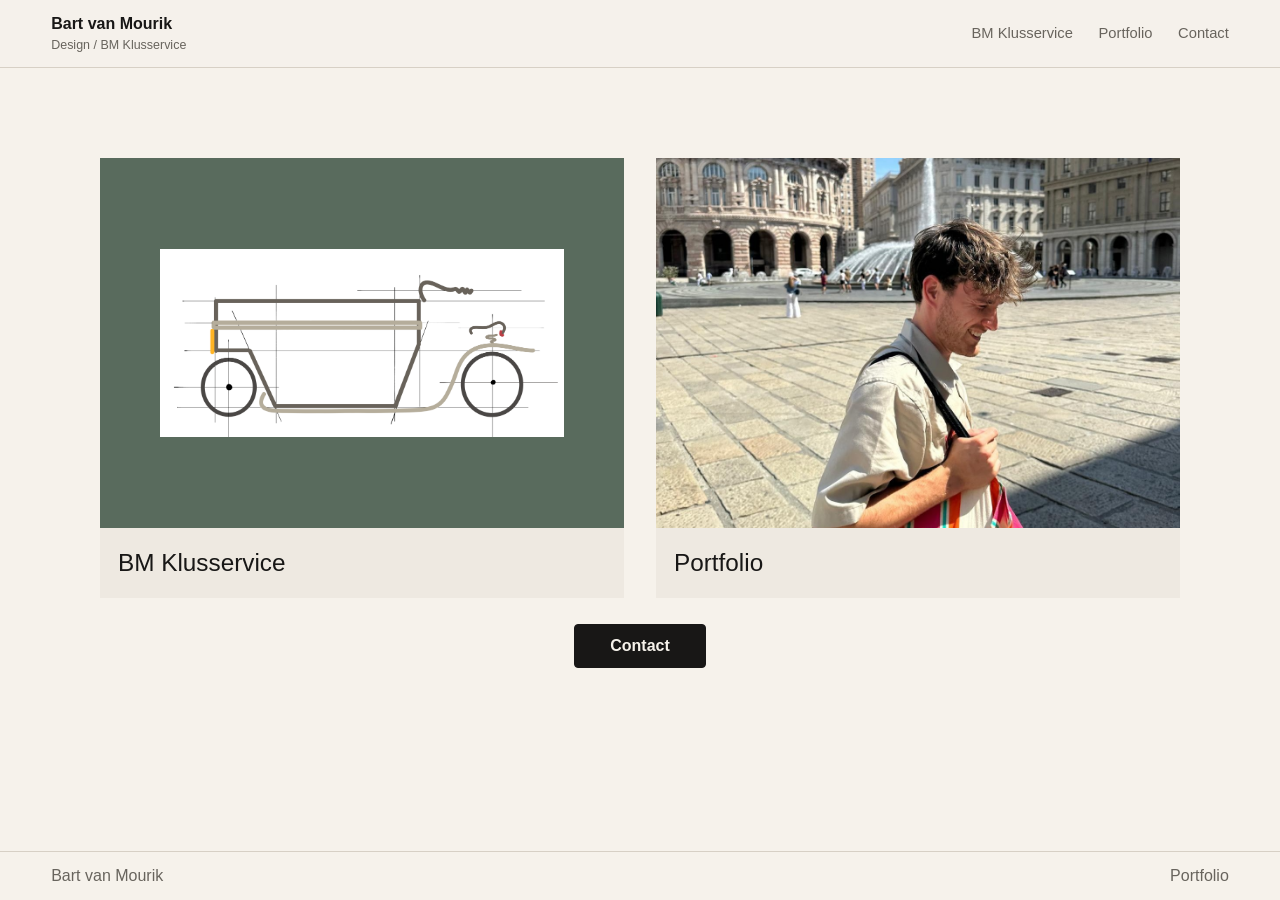
==== index.html @ d6969fe2 "Update BM Klusservice branding" ====
﻿<!doctype html>
<html lang="en">
  <head>
    <meta charset="utf-8">
    <meta name="viewport" content="width=device-width, initial-scale=1">
    <meta name="description" content="Bart van Mourik: BM Klusservice, industrial product design portfolio, and contact.">
    <title>Bart van Mourik | Main</title>
    <link rel="stylesheet" href="site.css">
  </head>
  <body>
    <header class="site-header">
      <a class="brand" href="index.html" aria-label="Bart van Mourik main page">
        <span>Bart van Mourik</span>
        <small>Design / BM Klusservice</small>
      </a>
      <nav aria-label="Primary navigation">
        <a href="bm-klussenservice.html">BM Klusservice</a>
        <a href="portfolio.html">Portfolio</a>
        <a href="contact.html">Contact</a>
      </nav>
    </header>

    <main>
      <section class="path-section main-gateway" aria-label="Choose a section">
        <div class="path-layout">
          <div class="path-grid">
            <a class="path-card bm-card" href="bm-klussenservice.html">
              <img src="assets/logos/cargo-bike-logo.png" alt="BM Klusservice bicycle logo">
              <div>
                <h2>BM Klusservice</h2>
              </div>
            </a>

            <a class="path-card portfolio-card" href="portfolio.html">
              <img src="assets/portrait/bart-van-mourik.jpeg" alt="Bart van Mourik">
              <div>
                <h2>Portfolio</h2>
              </div>
            </a>
          </div>

          <a class="contact-button" href="contact.html">Contact</a>
        </div>
      </section>
    </main>

    <footer>
      <span>Bart van Mourik</span>
      <a href="portfolio.html">Portfolio</a>
    </footer>
  </body>
</html>
---- site.css ----
:root {
  --paper: #f6f2eb;
  --ink: #181716;
  --muted: #68645d;
  --line: #d7d0c5;
  --hero: #d3d0ca;
  --frame: #eee9e1;
  --green: #6d806f;
  --red: #6f2528;
  --max: 1180px;
}

* {
  box-sizing: border-box;
}

html {
  scroll-behavior: smooth;
}

body {
  display: flex;
  min-height: 100vh;
  flex-direction: column;
  margin: 0;
  background: var(--paper);
  color: var(--ink);
  font-family: Arial, Helvetica, sans-serif;
  line-height: 1.5;
}

main {
  flex: 1;
}

img {
  display: block;
  width: 100%;
  height: auto;
}

a {
  color: inherit;
}

.site-header {
  display: flex;
  align-items: center;
  justify-content: space-between;
  gap: 24px;
  padding: 12px clamp(18px, 4vw, 56px);
  background: rgba(246, 242, 235, 0.94);
  border-bottom: 1px solid var(--line);
}

.brand {
  text-decoration: none;
}

.brand span {
  display: block;
  font-weight: 700;
}

.brand small {
  display: block;
  color: var(--muted);
  font-size: 0.78rem;
}

nav {
  display: flex;
  align-items: center;
  gap: clamp(12px, 2vw, 26px);
  color: var(--muted);
  font-size: 0.92rem;
}

nav a {
  text-decoration: none;
}

nav a:hover,
nav a:focus-visible {
  color: var(--ink);
}

.button,
.button-secondary {
  display: inline-flex;
  align-items: center;
  justify-content: center;
  min-height: 44px;
  padding: 10px 16px;
  border: 1px solid var(--ink);
  border-radius: 4px;
  text-decoration: none;
}

.button {
  background: var(--ink);
  color: var(--paper);
}

.button-secondary {
  background: transparent;
}

.home-hero {
  display: grid;
  grid-template-columns: minmax(0, 1fr) minmax(320px, 0.85fr);
  gap: clamp(28px, 6vw, 86px);
  align-items: center;
  padding: clamp(36px, 6vw, 78px) clamp(18px, 4vw, 56px);
  background: var(--hero);
}

.home-hero img {
  max-height: 680px;
  min-height: 420px;
  object-fit: cover;
}

.eyebrow {
  margin: 0 0 8px;
  color: var(--muted);
  font-size: 0.82rem;
  font-weight: 700;
  letter-spacing: 0.08em;
  text-transform: uppercase;
}

h1,
h2,
h3,
p {
  margin-top: 0;
}

h1 {
  max-width: 760px;
  margin-bottom: 18px;
  font-size: clamp(3.2rem, 7vw, 7rem);
  line-height: 0.95;
  letter-spacing: 0;
}

h2 {
  margin-bottom: 18px;
  font-size: clamp(2.1rem, 4.4vw, 4.2rem);
  line-height: 1;
  font-weight: 500;
}

.service-heading {
  max-width: 760px;
  font-size: clamp(3.1rem, 5.8vw, 5.8rem);
}

.service-heading span {
  display: block;
}

h3 {
  margin-bottom: 8px;
  font-size: 1.25rem;
}

.lead {
  max-width: 660px;
  color: #2f2d2a;
  font-size: clamp(1.08rem, 1.8vw, 1.35rem);
}

.actions {
  display: flex;
  flex-wrap: wrap;
  gap: 12px;
  margin-top: 24px;
}

.path-section,
.content-section,
.contact-section {
  padding: clamp(34px, 6vw, 76px) clamp(18px, 4vw, 56px);
}

.main-gateway {
  display: grid;
  align-items: center;
  min-height: auto;
  padding-top: clamp(58px, 10vh, 104px);
  padding-bottom: clamp(16px, 3vh, 28px);
}

.path-layout,
.path-grid,
.content-grid,
.contact-grid {
  max-width: var(--max);
  margin: 0 auto;
}

.path-layout {
  display: grid;
  gap: clamp(16px, 2.4vw, 26px);
  justify-items: center;
}

.main-gateway .path-layout {
  width: 100%;
  max-width: min(1080px, 100%);
}

.path-grid {
  display: grid;
  width: 100%;
  grid-template-columns: repeat(2, minmax(0, 1fr));
  gap: clamp(18px, 3vw, 32px);
}

.path-card {
  display: grid;
  grid-template-rows: 1fr auto;
  min-height: 0;
  color: inherit;
  text-decoration: none;
  background: var(--frame);
  overflow: hidden;
  transition: transform 180ms ease, background-color 180ms ease;
}

.path-card img {
  height: 100%;
  min-height: clamp(220px, 25vw, 340px);
  object-fit: cover;
}

.main-gateway .path-card img {
  height: clamp(230px, 43vh, 370px);
  min-height: 0;
}

.main-gateway .bm-card img {
  padding: clamp(26px, 5vw, 60px);
  background: #596b5d;
  object-fit: contain;
}

.main-gateway .portfolio-card img {
  object-position: center bottom;
}

.path-card div {
  display: flex;
  align-items: center;
  min-height: 70px;
  padding: 14px 18px;
}

.path-card h2 {
  margin: 0;
  font-size: clamp(1.45rem, 1.9vw, 2rem);
  white-space: nowrap;
}

.path-card:hover,
.path-card:focus-visible {
  background: #e7e1d8;
  transform: translateY(-3px);
}

.contact-button {
  display: inline-flex;
  align-items: center;
  justify-content: center;
  min-width: 132px;
  min-height: 42px;
  padding: 9px 18px;
  color: var(--paper);
  background: var(--ink);
  border: 1px solid var(--ink);
  border-radius: 4px;
  font-size: 1rem;
  font-weight: 700;
  text-decoration: none;
  transition: transform 180ms ease, background-color 180ms ease;
}

.contact-button:hover,
.contact-button:focus-visible {
  background: var(--red);
  transform: translateY(-2px);
}

.content-grid {
  display: grid;
  grid-template-columns: minmax(280px, 0.8fr) minmax(320px, 1fr);
  gap: clamp(28px, 5vw, 70px);
  align-items: start;
}

.content-copy p {
  max-width: 720px;
  font-size: clamp(1rem, 1.5vw, 1.18rem);
}

.content-copy h2 {
  max-width: 760px;
}

.service-list {
  display: grid;
  gap: 14px;
  margin: 28px 0 0;
  padding: 0;
  list-style: none;
}

.service-list li {
  padding: 14px 0;
  border-top: 1px solid var(--line);
}

.image-pair {
  display: grid;
  gap: 18px;
}

.image-pair img {
  max-height: 520px;
  padding: 10px;
  background: var(--frame);
  object-fit: contain;
}

.work-section {
  border-top: 1px solid var(--line);
}

.work-heading {
  max-width: var(--max);
  margin: 0 auto clamp(22px, 4vw, 42px);
}

.work-heading h2 {
  max-width: 820px;
}

.project-list {
  display: grid;
  gap: clamp(34px, 6vw, 76px);
  max-width: var(--max);
  margin: 0 auto;
}

.project-row {
  display: grid;
  grid-template-columns: minmax(250px, 0.42fr) minmax(0, 1fr);
  gap: clamp(22px, 4vw, 58px);
  align-items: start;
  padding-top: clamp(26px, 4vw, 46px);
  border-top: 1px solid var(--line);
}

.project-row:first-child {
  padding-top: 0;
  border-top: 0;
}

.project-row-reverse {
  grid-template-columns: minmax(0, 1fr) minmax(250px, 0.42fr);
}

.project-row-reverse .project-copy {
  grid-column: 2;
  grid-row: 1;
}

.project-row-reverse .project-media {
  grid-column: 1;
  grid-row: 1;
}

.project-copy {
  position: sticky;
  top: 24px;
}

.project-copy h3 {
  margin-bottom: 12px;
  font-size: clamp(1.7rem, 3vw, 3rem);
  line-height: 1;
  font-weight: 500;
}

.project-copy p:not(.eyebrow) {
  max-width: 430px;
  color: var(--muted);
  font-size: clamp(1rem, 1.4vw, 1.12rem);
}

.project-media {
  display: grid;
  gap: 14px;
}

.project-media.two-up {
  grid-template-columns: repeat(2, minmax(0, 1fr));
}

.project-media.three-up {
  grid-template-columns: repeat(3, minmax(0, 1fr));
}

.project-media.single {
  max-width: 680px;
}

.project-media img {
  width: 100%;
  max-height: 560px;
  padding: 8px;
  background: var(--frame);
  object-fit: contain;
}

.project-media.two-up img {
  aspect-ratio: 4 / 5;
}

.project-media.three-up img {
  aspect-ratio: 3 / 4;
}

.contact-grid {
  display: grid;
  grid-template-columns: minmax(280px, 0.8fr) minmax(320px, 1fr);
  gap: clamp(28px, 5vw, 70px);
}

.contact-options {
  display: grid;
  gap: 14px;
}

.contact-option {
  padding: 20px;
  background: var(--frame);
  border-top: 3px solid var(--green);
}

.contact-option p {
  color: var(--muted);
}

.contact-form {
  display: grid;
  gap: 14px;
  padding: 22px;
  background: var(--frame);
}

label {
  display: grid;
  gap: 6px;
  font-size: 0.92rem;
  font-weight: 700;
}

input,
textarea {
  width: 100%;
  padding: 12px;
  color: var(--ink);
  background: var(--paper);
  border: 1px solid var(--line);
  border-radius: 4px;
  font: inherit;
}

textarea {
  min-height: 160px;
  resize: vertical;
}

.form-note {
  margin: 0;
  color: var(--muted);
  font-size: 0.92rem;
}

footer {
  display: flex;
  justify-content: space-between;
  gap: 18px;
  padding: 12px clamp(18px, 4vw, 56px);
  border-top: 1px solid var(--line);
  color: var(--muted);
}

footer a {
  text-decoration: none;
}

@media (max-width: 900px) {
  .home-hero,
  .path-grid,
  .content-grid,
  .contact-grid,
  .project-row,
  .project-row-reverse,
  .project-media.two-up,
  .project-media.three-up {
    grid-template-columns: 1fr;
  }

  .project-row-reverse .project-copy,
  .project-row-reverse .project-media {
    grid-column: auto;
    grid-row: auto;
  }

  .project-copy {
    position: static;
  }

  .contact-button {
    width: min(100%, 260px);
  }

  .home-hero {
    min-height: 0;
    gap: 0;
  }

  .home-hero img {
    min-height: 0;
    max-height: none;
  }
}

@media (max-width: 680px) {
  .site-header {
    align-items: flex-start;
    flex-direction: column;
    gap: 18px;
  }

  nav {
    width: 100%;
    overflow-x: auto;
    padding-bottom: 2px;
  }

  .home-hero {
    gap: 0;
    padding: 0;
  }

  .home-copy {
    padding: 28px 18px 38px;
  }

  h1 {
    font-size: clamp(2.8rem, 13vw, 3.5rem);
  }

  .service-heading {
    font-size: clamp(2.45rem, 11vw, 2.85rem);
  }

  h2 {
    font-size: clamp(2.1rem, 10vw, 2.75rem);
  }

  .lead {
    font-size: 1.05rem;
  }

  .path-section,
  .content-section,
  .contact-section {
    padding-left: 18px;
    padding-right: 18px;
  }

  .main-gateway {
    padding-top: 34px;
    padding-bottom: 34px;
  }

  .path-card img {
    min-height: 0;
    height: auto;
  }

  .path-card {
    min-height: 0;
  }

  .path-card div {
    min-height: 76px;
  }

  footer {
    flex-direction: column;
  }
}
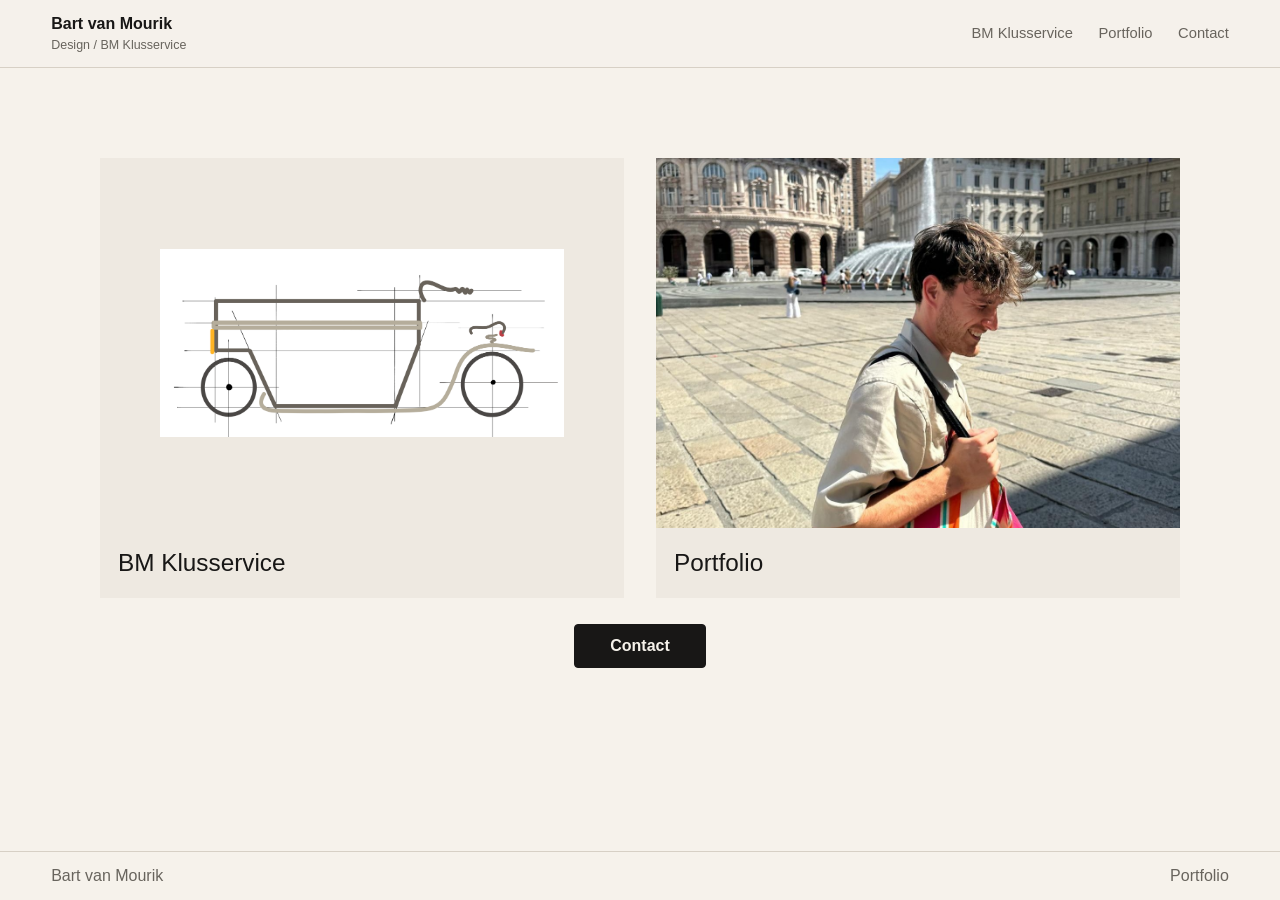
==== commit ea9925d8: "Add contrast background to bicycle logo" ====
--- a/index.html
+++ b/index.html
@@ -25,7 +25,7 @@
         <div class="path-layout">
           <div class="path-grid">
             <a class="path-card bm-card" href="bm-klussenservice.html">
-              <img src="assets/logos/cargo-bike-logo.png" alt="BM Klusservice bicycle logo">
+              <img src="assets/logos/cargo-bike-logo-green-bg.png" alt="BM Klusservice bicycle logo">
               <div>
                 <h2>BM Klusservice</h2>
               </div>
--- a/site.css
+++ b/site.css
@@ -243,7 +243,6 @@
 
 .main-gateway .bm-card img {
   padding: clamp(26px, 5vw, 60px);
-  background: #596b5d;
   object-fit: contain;
 }
 
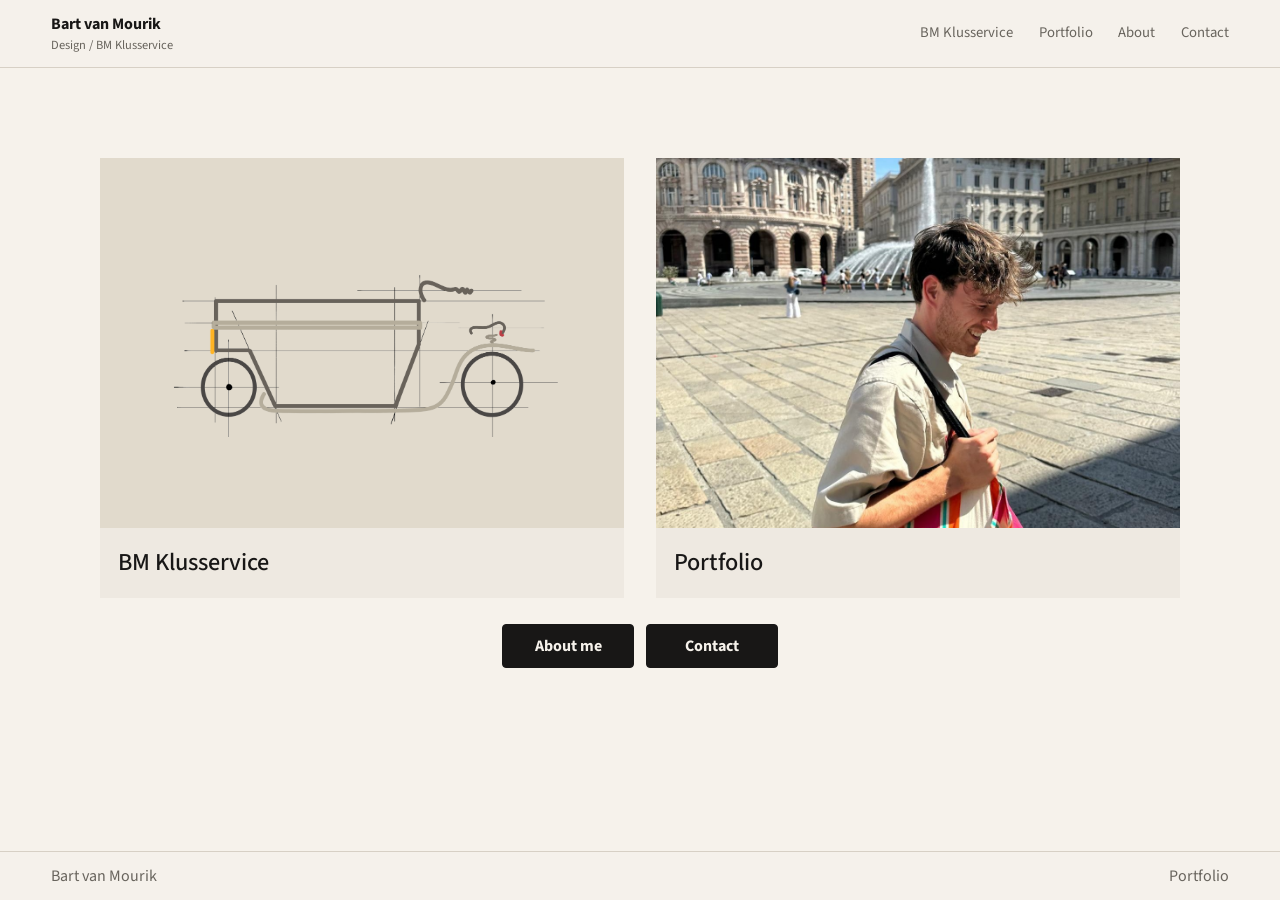
==== commit eeceac73: "Update site content and image lightbox" ====
--- a/index.html
+++ b/index.html
@@ -16,6 +16,7 @@
       <nav aria-label="Primary navigation">
         <a href="bm-klussenservice.html">BM Klusservice</a>
         <a href="portfolio.html">Portfolio</a>
+        <a href="about.html">About</a>
         <a href="contact.html">Contact</a>
       </nav>
     </header>
@@ -39,7 +40,10 @@
             </a>
           </div>
 
-          <a class="contact-button" href="contact.html">Contact</a>
+          <div class="secondary-actions">
+            <a class="contact-button" href="about.html">About me</a>
+            <a class="contact-button" href="contact.html">Contact</a>
+          </div>
         </div>
       </section>
     </main>
--- a/site.css
+++ b/site.css
@@ -1,3 +1,5 @@
+@import url("https://fonts.googleapis.com/css2?family=Source+Sans+3:wght@400;500;600;700&display=swap");
+
 :root {
   --paper: #f6f2eb;
   --ink: #181716;
@@ -25,8 +27,12 @@
   margin: 0;
   background: var(--paper);
   color: var(--ink);
-  font-family: Arial, Helvetica, sans-serif;
+  font-family: "Source Sans 3", Arial, Helvetica, sans-serif;
   line-height: 1.5;
+}
+
+.about-page {
+  background: #e1dacc;
 }
 
 main {
@@ -121,6 +127,46 @@
   object-fit: cover;
 }
 
+.about-hero {
+  display: grid;
+  grid-template-columns: minmax(220px, 360px) minmax(0, 620px);
+  gap: clamp(28px, 5vw, 72px);
+  align-items: stretch;
+  justify-content: center;
+  padding: clamp(28px, 6vh, 64px) clamp(18px, 4vw, 56px) clamp(18px, 4vh, 38px);
+  background: #e1dacc;
+}
+
+.about-hero img {
+  width: min(100%, 340px);
+  max-height: min(62vh, 520px);
+  aspect-ratio: 3 / 4;
+  align-self: stretch;
+  object-fit: cover;
+  object-position: center bottom;
+  border: 1px solid rgba(24, 23, 22, 0.22);
+  padding: 8px;
+  background: rgba(246, 242, 235, 0.72);
+}
+
+.about-copy {
+  display: flex;
+  max-height: min(62vh, 520px);
+  flex-direction: column;
+  justify-content: center;
+  align-self: stretch;
+}
+
+.about-copy h1 {
+  font-size: clamp(3rem, 6vw, 5.6rem);
+}
+
+.about-copy p:not(.eyebrow):not(.lead) {
+  max-width: 620px;
+  color: var(--muted);
+  font-size: clamp(1rem, 1.35vw, 1.12rem);
+}
+
 .eyebrow {
   margin: 0 0 8px;
   color: var(--muted);
@@ -243,6 +289,7 @@
 
 .main-gateway .bm-card img {
   padding: clamp(26px, 5vw, 60px);
+  background: #e1dacc;
   object-fit: contain;
 }
 
@@ -292,6 +339,13 @@
   transform: translateY(-2px);
 }
 
+.secondary-actions {
+  display: flex;
+  flex-wrap: wrap;
+  justify-content: center;
+  gap: 12px;
+}
+
 .content-grid {
   display: grid;
   grid-template-columns: minmax(280px, 0.8fr) minmax(320px, 1fr);
@@ -324,6 +378,11 @@
 .image-pair {
   display: grid;
   gap: 18px;
+}
+
+.preview-images {
+  grid-template-columns: repeat(3, minmax(0, 1fr));
+  align-items: stretch;
 }
 
 .image-pair img {
@@ -333,6 +392,12 @@
   object-fit: contain;
 }
 
+.preview-images img {
+  aspect-ratio: 3 / 4;
+  max-height: 440px;
+  object-fit: cover;
+}
+
 .work-section {
   border-top: 1px solid var(--line);
 }
@@ -382,8 +447,7 @@
 }
 
 .project-copy {
-  position: sticky;
-  top: 24px;
+  align-self: start;
 }
 
 .project-copy h3 {
@@ -410,6 +474,10 @@
 
 .project-media.three-up {
   grid-template-columns: repeat(3, minmax(0, 1fr));
+}
+
+.project-media.four-up {
+  grid-template-columns: repeat(4, minmax(0, 1fr));
 }
 
 .project-media.single {
@@ -432,6 +500,10 @@
   aspect-ratio: 3 / 4;
 }
 
+.project-media.four-up img {
+  aspect-ratio: 3 / 4;
+}
+
 .contact-grid {
   display: grid;
   grid-template-columns: minmax(280px, 0.8fr) minmax(320px, 1fr);
@@ -451,6 +523,7 @@
 
 .contact-option p {
   color: var(--muted);
+  overflow-wrap: anywhere;
 }
 
 .contact-form {
@@ -494,6 +567,7 @@
   justify-content: space-between;
   gap: 18px;
   padding: 12px clamp(18px, 4vw, 56px);
+  background: rgba(246, 242, 235, 0.94);
   border-top: 1px solid var(--line);
   color: var(--muted);
 }
@@ -502,15 +576,62 @@
   text-decoration: none;
 }
 
+[data-lightbox] {
+  cursor: zoom-in;
+  transition: opacity 160ms ease;
+}
+
+[data-lightbox]:hover {
+  opacity: 0.88;
+}
+
+.lightbox {
+  position: fixed;
+  inset: 0;
+  z-index: 50;
+  display: grid;
+  place-items: center;
+  padding: 72px clamp(16px, 4vw, 48px) 32px;
+  background: rgba(16, 15, 14, 0.9);
+}
+
+.lightbox[hidden] {
+  display: none;
+}
+
+.lightbox img {
+  width: auto;
+  max-width: 100%;
+  height: auto;
+  max-height: calc(100vh - 112px);
+  object-fit: contain;
+}
+
+.lightbox button {
+  position: absolute;
+  top: 20px;
+  right: 20px;
+  min-height: 40px;
+  padding: 8px 12px;
+  color: var(--paper);
+  background: transparent;
+  border: 1px solid rgba(244, 241, 235, 0.7);
+  border-radius: 4px;
+  cursor: pointer;
+}
+
 @media (max-width: 900px) {
   .home-hero,
+  .about-hero,
   .path-grid,
   .content-grid,
   .contact-grid,
+  .preview-images,
   .project-row,
   .project-row-reverse,
   .project-media.two-up,
-  .project-media.three-up {
+  .project-media.three-up,
+  .project-media.four-up {
     grid-template-columns: 1fr;
   }
 
@@ -520,12 +641,12 @@
     grid-row: auto;
   }
 
-  .project-copy {
-    position: static;
-  }
-
   .contact-button {
     width: min(100%, 260px);
+  }
+
+  .secondary-actions {
+    width: 100%;
   }
 
   .home-hero {
@@ -535,6 +656,11 @@
 
   .home-hero img {
     min-height: 0;
+    max-height: none;
+  }
+
+  .about-hero img {
+    justify-self: center;
     max-height: none;
   }
 }
@@ -557,6 +683,15 @@
     padding: 0;
   }
 
+  .about-hero {
+    gap: 22px;
+    padding: 28px 18px 22px;
+  }
+
+  .about-hero img {
+    width: min(100%, 280px);
+  }
+
   .home-copy {
     padding: 28px 18px 38px;
   }
@@ -584,6 +719,46 @@
     padding-right: 18px;
   }
 
+  .contact-section {
+    overflow-x: hidden;
+    padding-right: 28px;
+  }
+
+  .contact-grid,
+  .contact-grid > *,
+  .contact-option,
+  .contact-form {
+    width: auto;
+    max-width: 100%;
+    min-width: 0;
+  }
+
+  .contact-grid {
+    max-width: calc(100vw - 46px);
+    margin-left: 0;
+    margin-right: auto;
+  }
+
+  .contact-section h1 {
+    font-size: clamp(2.45rem, 12vw, 3rem);
+  }
+
+  .contact-section .lead,
+  .contact-option p {
+    max-width: 31ch;
+    overflow-wrap: break-word;
+  }
+
+  .contact-option h3 {
+    max-width: 28ch;
+  }
+
+  .contact-option,
+  .contact-form {
+    padding-left: 18px;
+    padding-right: 18px;
+  }
+
   .main-gateway {
     padding-top: 34px;
     padding-bottom: 34px;
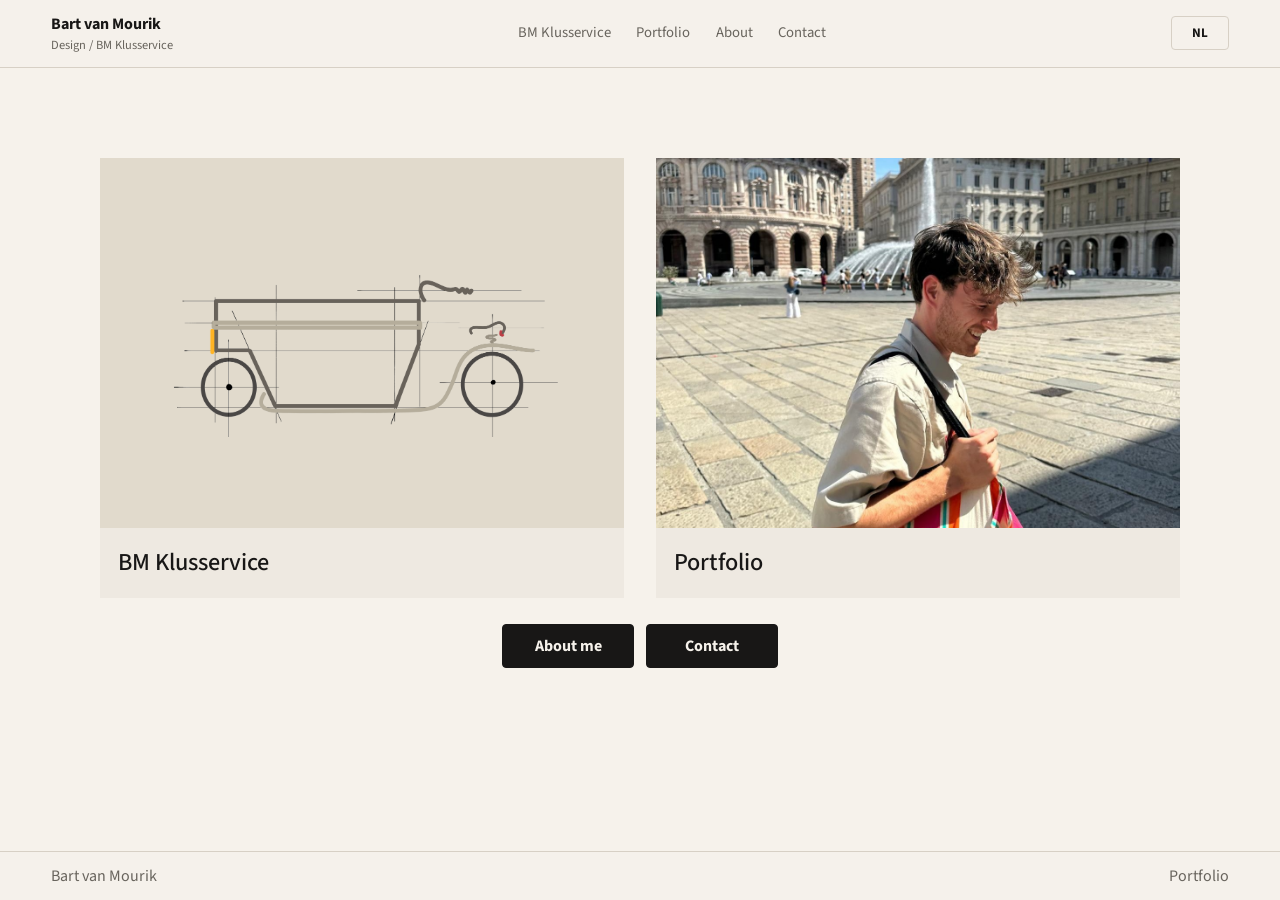
==== commit 14e727ca: "Add Dutch language toggle" ====
--- a/index.html
+++ b/index.html
@@ -52,6 +52,8 @@
       <span>Bart van Mourik</span>
       <a href="portfolio.html">Portfolio</a>
     </footer>
+
+    <script src="script.js"></script>
   </body>
 </html>
 
--- a/site.css
+++ b/site.css
@@ -89,6 +89,25 @@
 nav a:hover,
 nav a:focus-visible {
   color: var(--ink);
+}
+
+.language-toggle {
+  min-width: 58px;
+  min-height: 34px;
+  padding: 6px 10px;
+  color: var(--ink);
+  background: transparent;
+  border: 1px solid var(--line);
+  border-radius: 4px;
+  font: inherit;
+  font-size: 0.82rem;
+  font-weight: 700;
+  cursor: pointer;
+}
+
+.language-toggle:hover,
+.language-toggle:focus-visible {
+  border-color: var(--ink);
 }
 
 .button,
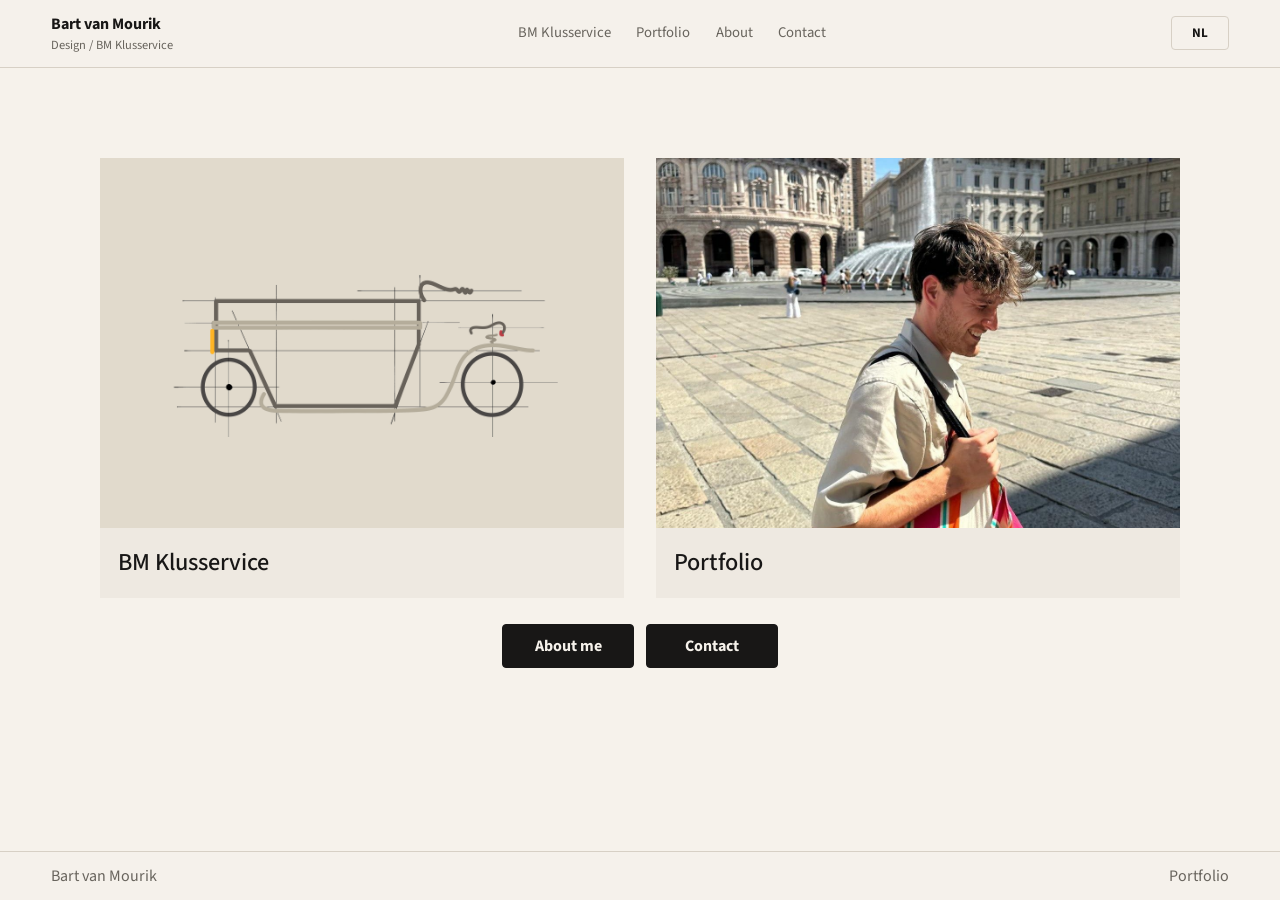
==== commit 86472c6a: "Optimize image loading and asset sizes" ====
--- a/index.html
+++ b/index.html
@@ -26,14 +26,14 @@
         <div class="path-layout">
           <div class="path-grid">
             <a class="path-card bm-card" href="bm-klussenservice.html">
-              <img src="assets/logos/cargo-bike-logo-green-bg.png" alt="BM Klusservice bicycle logo">
+              <img src="assets/logos/cargo-bike-logo-green-bg.png" alt="BM Klusservice bicycle logo" decoding="async" fetchpriority="high">
               <div>
                 <h2>BM Klusservice</h2>
               </div>
             </a>
 
             <a class="path-card portfolio-card" href="portfolio.html">
-              <img src="assets/portrait/bart-van-mourik.jpeg" alt="Bart van Mourik">
+              <img src="assets/portrait/bart-van-mourik.jpeg" alt="Bart van Mourik" decoding="async" fetchpriority="high">
               <div>
                 <h2>Portfolio</h2>
               </div>
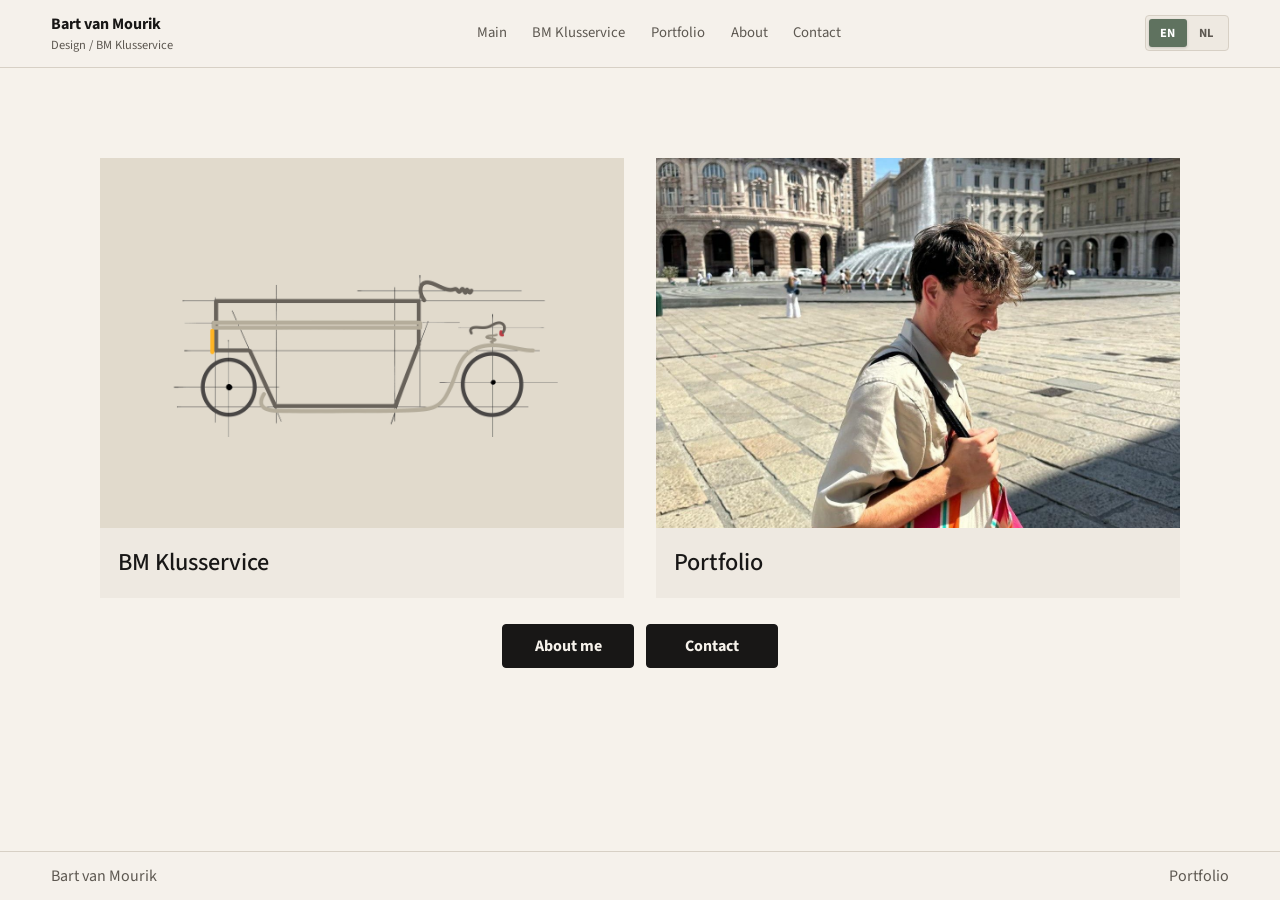
==== commit 53c40b42: "Update headers and boat work section" ====
--- a/index.html
+++ b/index.html
@@ -14,6 +14,7 @@
         <small>Design / BM Klusservice</small>
       </a>
       <nav aria-label="Primary navigation">
+        <a href="index.html">Main</a>
         <a href="bm-klussenservice.html">BM Klusservice</a>
         <a href="portfolio.html">Portfolio</a>
         <a href="about.html">About</a>
--- a/site.css
+++ b/site.css
@@ -3,11 +3,11 @@
 :root {
   --paper: #f6f2eb;
   --ink: #181716;
-  --muted: #68645d;
+  --muted: #5d5851;
   --line: #d7d0c5;
   --hero: #d3d0ca;
   --frame: #eee9e1;
-  --green: #6d806f;
+  --green: #5f725f;
   --red: #6f2528;
   --max: 1180px;
 }
@@ -92,22 +92,41 @@
 }
 
 .language-toggle {
-  min-width: 58px;
-  min-height: 34px;
-  padding: 6px 10px;
-  color: var(--ink);
-  background: transparent;
+  display: inline-flex;
+  padding: 3px;
+  background: var(--frame);
   border: 1px solid var(--line);
   border-radius: 4px;
+}
+
+.language-toggle button {
+  min-width: 38px;
+  min-height: 28px;
+  padding: 4px 8px;
+  color: var(--muted);
+  background: transparent;
+  border: 0;
+  border-radius: 3px;
   font: inherit;
-  font-size: 0.82rem;
+  font-size: 0.78rem;
   font-weight: 700;
   cursor: pointer;
 }
 
-.language-toggle:hover,
-.language-toggle:focus-visible {
-  border-color: var(--ink);
+.language-toggle button.is-active {
+  color: #ffffff;
+  background: var(--green);
+  box-shadow: 0 1px 3px rgba(24, 23, 22, 0.18);
+}
+
+.language-toggle button:hover,
+.language-toggle button:focus-visible {
+  color: var(--ink);
+}
+
+.language-toggle button.is-active:hover,
+.language-toggle button.is-active:focus-visible {
+  color: #ffffff;
 }
 
 .button,
@@ -478,7 +497,7 @@
 
 .project-copy p:not(.eyebrow) {
   max-width: 430px;
-  color: var(--muted);
+  color: #2f2d2a;
   font-size: clamp(1rem, 1.4vw, 1.12rem);
 }
 
@@ -545,11 +564,41 @@
   overflow-wrap: anywhere;
 }
 
+.contact-details {
+  display: grid;
+  gap: 8px;
+  margin-top: 22px;
+  color: var(--muted);
+  font-size: clamp(1rem, 1.4vw, 1.12rem);
+}
+
+.contact-details a {
+  color: var(--ink);
+  font-weight: 700;
+  text-decoration: none;
+  overflow-wrap: anywhere;
+}
+
 .contact-form {
   display: grid;
   gap: 14px;
   padding: 22px;
   background: var(--frame);
+}
+
+.contact-card {
+  align-content: start;
+}
+
+.contact-card p:not(.eyebrow) {
+  max-width: 560px;
+  color: var(--muted);
+  overflow-wrap: break-word;
+}
+
+.contact-card .button {
+  width: fit-content;
+  margin-top: 8px;
 }
 
 label {
@@ -763,7 +812,8 @@
   }
 
   .contact-section .lead,
-  .contact-option p {
+  .contact-option p,
+  .contact-card p:not(.eyebrow) {
     max-width: 31ch;
     overflow-wrap: break-word;
   }
